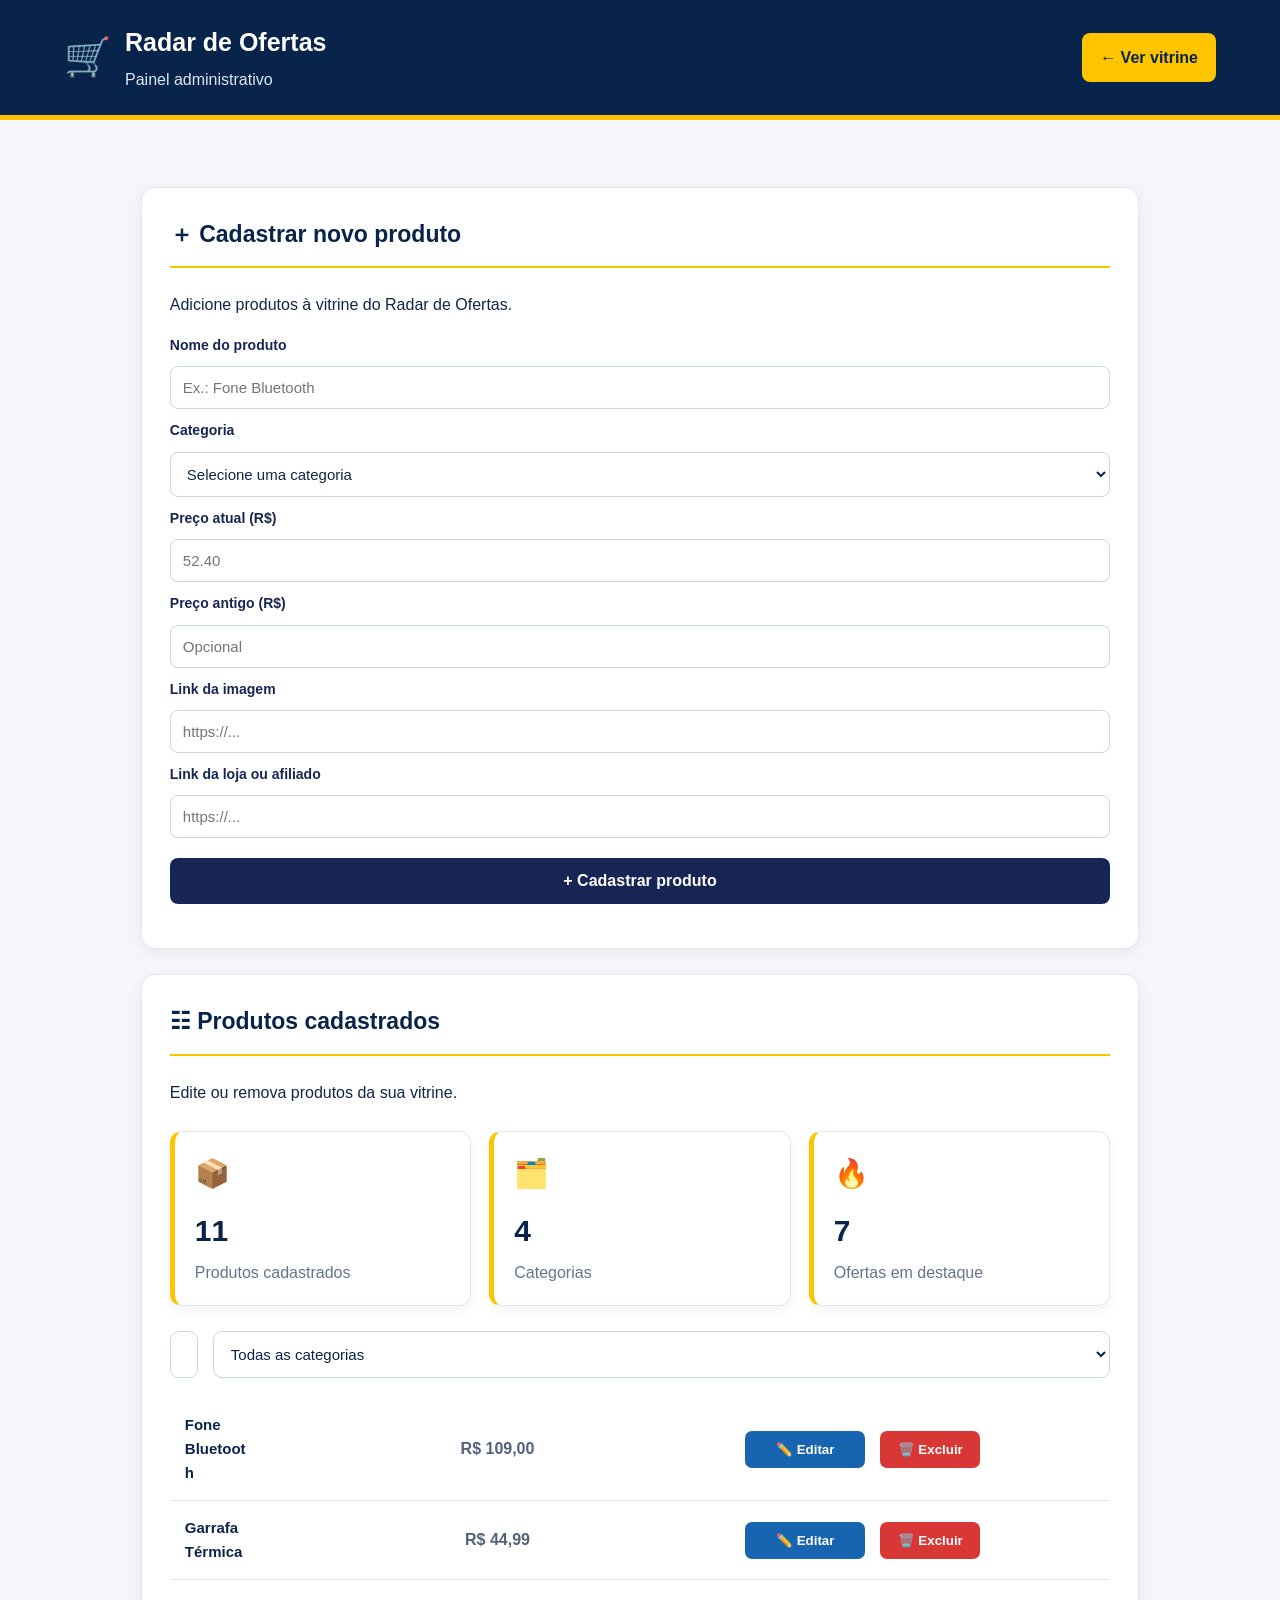
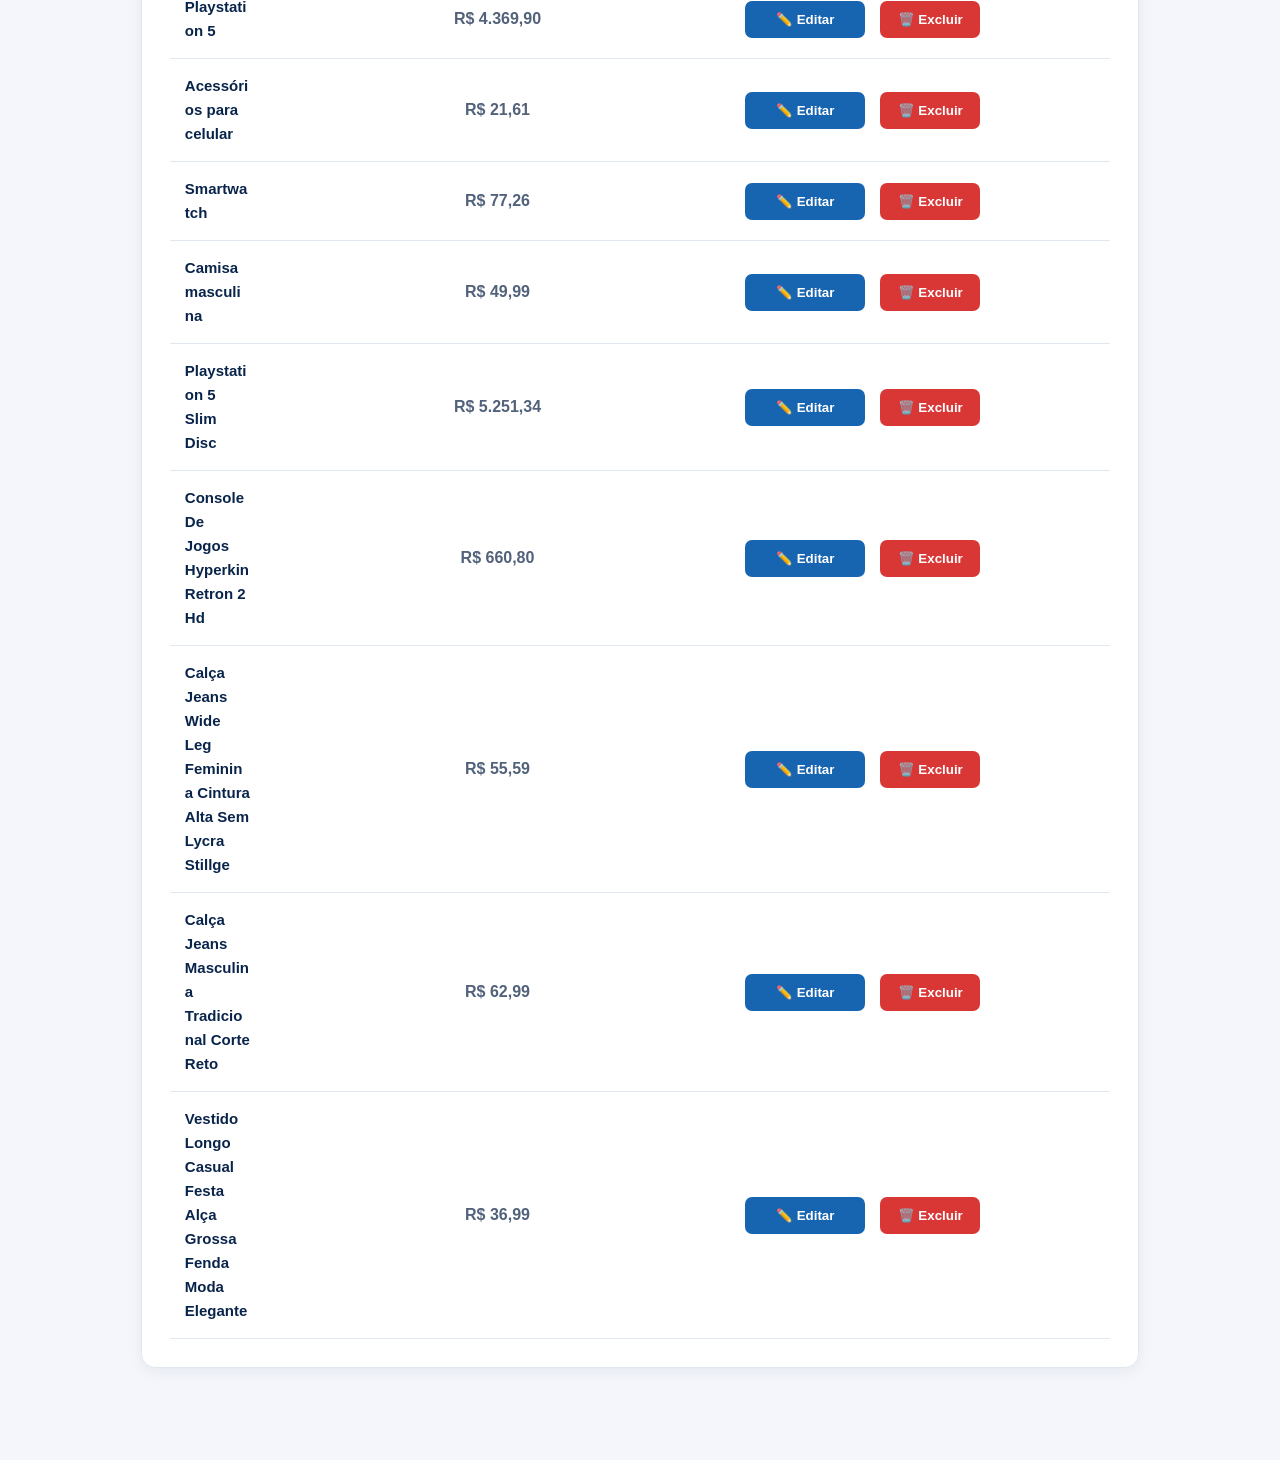
==== admin.html @ 476c5ce5 "primeira versão do radar de ofertas" ====
<!DOCTYPE html>
<html lang="pt-BR">

<head>
  <meta charset="UTF-8">
  <meta name="viewport" content="width=device-width, initial-scale=1.0">

  <title>Painel Administrativo | Radar de Ofertas</title>

  <link rel="stylesheet" href="style.css">
</head>

<body class="pagina-admin">

  <!-- Cabeçalho -->
  <header class="admin-header">

    <div class="admin-logo">
      <span class="admin-logo-icon">🛒</span>

      <div>
        <h1>Radar de Ofertas</h1>
        <p>Painel administrativo</p>
      </div>
    </div>

    <a href="index.html" class="voltar-vitrine">
      ← Ver vitrine
    </a>

  </header>

  <!-- Conteúdo principal -->
  <main class="admin-container">

    <!-- Cadastro de produtos -->
    <section class="admin-card" id="painel">

      <h2>＋ Cadastrar novo produto</h2>

      <p>Adicione produtos à vitrine do Radar de Ofertas.</p>

      <form id="form-produto">

        <label for="nome-produto">
          Nome do produto
        </label>
        <input
          id="nome-produto"
          type="text"
          placeholder="Ex.: Fone Bluetooth"
          required
        >

        <label for="categoria-produto">
          Categoria
        </label>
        <select id="categoria-produto" required>
          <option value="">Selecione uma categoria</option>
          <option>Eletrônicos</option>
          <option>Casa e utilidades</option>
          <option>Tecnologia</option>
          <option>Beleza</option>
          <option>Moda</option>
          <option>Acessórios</option>
        </select>

        <label for="preco-produto">
          Preço atual (R$)
        </label>
        <input
          id="preco-produto"
          type="number"
          step="0.01"
          min="0.01"
          placeholder="52.40"
          required
        >

        <label for="preco-antigo-produto">
          Preço antigo (R$)
        </label>
        <input
          id="preco-antigo-produto"
          type="number"
          step="0.01"
          min="0"
          placeholder="Opcional"
        >

        <label for="imagem-produto">
          Link da imagem
        </label>
        <input
          id="imagem-produto"
          type="url"
          placeholder="https://..."
          required
        >

        <label for="link-produto">
          Link da loja ou afiliado
        </label>
        <input
          id="link-produto"
          type="url"
          placeholder="https://..."
          required
        >

        <button type="submit">
          + Cadastrar produto
        </button>

      </form>

      <p id="mensagem-cadastro" aria-live="polite"></p>

    </section>

    <!-- Gerenciamento de produtos -->
    <section class="admin-card">
      <h2>☷ Produtos cadastrados</h2>
      <p>Edite ou remova produtos da sua vitrine.</p>

      <!-- Indicadores do painel -->
      <div class="indicadores-admin">
        <div class="indicador">
          <span>📦</span>
          <h3 id="total-produtos">0</h3>
          <p>Produtos cadastrados</p>
        </div>

        <div class="indicador">
          <span>🗂️</span>
          <h3 id="total-categorias">0</h3>
          <p>Categorias</p>
        </div>

        <div class="indicador">
          <span>🔥</span>
          <h3 id="total-ofertas">0</h3>
          <p>Ofertas em destaque</p>
        </div>
      </div>

      <!-- Busca e filtros unificados -->
      <div class="controles-admin">
        <input
          type="search"
          id="busca-admin"
          placeholder="🔎 Buscar produto pelo nome ou categoria..."
          autocomplete="off"
        >

        <select id="filtro-admin">
          <option value="todos">Todas as categorias</option>
          <option value="Eletrônicos">Eletrônicos</option>
          <option value="Casa e utilidades">Casa e utilidades</option>
          <option value="Tecnologia">Tecnologia</option>
          <option value="Beleza">Beleza</option>
          <option value="Moda">Moda</option>
          <option value="Acessórios">Acessórios</option>
        </select>
      </div>

      <div id="lista-produtos-admin">
        <!-- Os produtos serão carregados pelo JavaScript -->
      </div>

    </section>

  </main>

  <!-- JavaScript -->
  <script src="script.js"></script>

</body>
</html>
---- style.css ----
* {
  box-sizing: border-box;
}

body {
  margin: 0;
  font-family: Arial, sans-serif;
  background: #f4f6fa;
  color: #172033;
  line-height: 1.6;
}

.cabecalho {
  background: #111827;
  color: white;
  padding: 22px 6%;
}

.logo {
  color: white;
  text-decoration: none;
  font-size: 26px;
  font-weight: bold;
}

.logo span {
  color: #facc15;
}

.cabecalho p {
  margin-bottom: 0;
  color: #d1d5db;
}

.destaque {
  background: linear-gradient(135deg, #111827, #293b63);
  color: white;
  padding: 48px 6%;
}

.destaque h1 {
  max-width: 650px;
  font-size: clamp(30px, 5vw, 46px);
  line-height: 1.15;
}

.destaque p {
  max-width: 600px;
}

.etiqueta {
  color: #facc15;
  font-weight: bold;
  letter-spacing: 1px;
}

#busca {
  width: 100%;
  max-width: 500px;
  padding: 15px;
  border: 2px solid transparent;
  border-radius: 10px;
  font-size: 16px;
}

#busca:focus {
  outline: 3px solid #facc15;
}

main {
  padding: 32px 6%;
}

.subtitulo {
  color: #64748b;
}

.produtos {
  display: grid;
  grid-template-columns:
    repeat(auto-fit, minmax(220px, 1fr));
  gap: 20px;
}

.card {
  background: white;
  padding: 22px;
  border-radius: 15px;
  box-shadow: 0 4px 18px #1720330d;
  display: flex;
  flex-direction: column;
  align-items: flex-start;
}

.icone {
  font-size: 42px;
  margin-bottom: 12px;
}

.categoria {
  color: #64748b;
  font-size: 13px;
}

.card h3 {
  margin-bottom: 0;
}

.card p {
  flex: 1;
}

.botao {
  display: inline-block;
  width: 100%;
  padding: 12px 16px;
  background: #facc15;
  color: #111827;
  text-align: center;
  text-decoration: none;
  font-weight: bold;
  border-radius: 9px;
  border: 2px solid transparent;
}

.botao:hover {
  background: #eab308;
}

.botao:focus-visible {
  outline: 3px solid #2563eb;
  outline-offset: 3px;
}

.servicos {
  margin-top: 40px;
  padding: 28px;
  background: white;
  border-radius: 15px;
  border-left: 5px solid #facc15;
}

footer {
  margin-top: 40px;
  padding: 28px 6%;
  background: #111827;
  color: #e5e7eb;
}

footer p {
  font-size: 14px;
}

[hidden] {
  display: none !important;
}

@media (max-width: 480px) {
  .logo {
    font-size: 23px;
  }

  .destaque {
    padding-top: 35px;
    padding-bottom: 35px;
  }

  main {
    padding-top: 24px;
  }
}

.imagem-produto {
  width: 100%;
  height: 190px;
  object-fit: contain;
  border-radius: 10px;
  background: #f8fafc;
  margin-bottom: 12px;
}

.preco {
  font-size: 23px;
  font-weight: bold;
  color: #15803d;
}

.categorias {
  display: flex;
  flex-wrap: wrap;
  gap: 10px;
  margin: 22px 0;
}

.filtro {
  padding: 10px 18px;
  border: 1px solid #d1d5db;
  border-radius: 25px;
  background: white;
  color: #172033;
  cursor: pointer;
  font-weight: bold;
  transition: 0.2s;
}

.filtro:hover {
  background: #fef3c7;
  border-color: #eab308;
}

.filtro.ativo {
  background: #facc15;
  border-color: #facc15;
  color: #111827;
}

.filtro:focus-visible {
  outline: 3px solid #2563eb;
  outline-offset: 3px;
}

.preco-antigo {
  color: #888;
  text-decoration: line-through;
  font-size: 14px;
  margin: 8px 0 2px;
}

.desconto {
  display: inline-block;
  background: #16a34a;
  color: white;
  padding: 6px 10px;
  border-radius: 6px;
  font-weight: bold;
  font-size: 13px;
  margin: 5px 0 12px;
}

.preco {
  color: #eab308;
  font-size: 22px;
  font-weight: bold;
  margin: 4px 0;
}

.etiqueta {
  display: inline-block;
  width: fit-content;
  padding: 7px 10px;
  margin: 8px 0;
  border-radius: 6px;
  background: #facc15;
  color: #172554;
  font-size: 12px;
  font-weight: bold;
}

.servicos {
  padding: 60px 20px;
  background: #f1f5f9;
  text-align: center;
}

.titulo-secao span {
  color: #ca8a04;
  font-weight: bold;
  font-size: 13px;
}

.titulo-secao h2 {
  color: #172554;
  font-size: 30px;
  margin: 10px 0;
}

.titulo-secao p {
  color: #64748b;
  margin-bottom: 30px;
}

.lista-servicos {
  display: grid;
  grid-template-columns: repeat(auto-fit, minmax(220px, 1fr));
  gap: 20px;
  max-width: 1100px;
  margin: auto;
}

.servico-card {
  background: white;
  padding: 25px 18px;
  border-radius: 12px;
  box-shadow: 0 4px 12px rgba(0,0,0,0.06);
  transition: transform 0.2s;
}

.servico-card:hover {
  transform: translateY(-5px);
}

.icone-servico {
  font-size: 38px;
  margin-bottom: 12px;
}

.servico-card h3 {
  color: #172554;
  margin-bottom: 10px;
}

.servico-card p {
  color: #64748b;
  font-size: 14px;
  line-height: 1.5;
}

.aviso-encomenda {
  max-width: 700px;
  margin: 35px auto 0;
  padding: 20px;
  background: #fef3c7;
  border-radius: 10px;
  color: #713f12;
}

.contato-whatsapp {
  margin: 35px auto 0;
  text-align: center;
}

.contato-whatsapp h3 {
  color: #172554;
  font-size: 22px;
  margin-bottom: 10px;
}

.contato-whatsapp p {
  color: #64748b;
  margin-bottom: 20px;
}

.botao-whatsapp {
  display: inline-block;
  background: #16a34a;
  color: white;
  padding: 14px 22px;
  border-radius: 8px;
  text-decoration: none;
  font-weight: bold;
  transition: 0.3s;
}

.botao-whatsapp:hover {
  background: #15803d;
  transform: translateY(-3px);
}

/* CABEÇALHO DO SITE */

.cabecalho {
  background: #172554;
  color: white;
  padding: 20px 5%;
  display: flex;
  justify-content: space-between;
  align-items: center;
  flex-wrap: wrap;
  gap: 20px;
}

.marca h1 {
  font-size: 28px;
  color: #facc15;
  margin: 0;
}

.marca h1 span {
  color: white;
}

.marca p {
  font-size: 12px;
  color: #cbd5e1;
  margin-top: 5px;
}

.menu {
  display: flex;
  align-items: center;
  flex-wrap: wrap;
  gap: 22px;
}

.menu a {
  color: white;
  text-decoration: none;
  font-weight: bold;
  font-size: 14px;
  transition: 0.3s;
}

.menu a:hover {
  color: #facc15;
}

/* AJUSTE PARA CELULARES */

@media (max-width: 600px) {
  .cabecalho {
    flex-direction: column;
    text-align: center;
  }

  .menu {
    justify-content: center;
    gap: 15px;
  }

  .menu a {
    font-size: 13px;
  }
}

/* ROLAGEM SUAVE */

html {
  scroll-behavior: smooth;
}

.logo-juliart {
  display: block;
  width: 220px;
  max-width: 100%;
  height: auto;
  object-fit: contain;
}

.marca {
  display: flex;
  align-items: center;
}

@media (max-width: 600px) {
  .logo-juliart {
    width: 190px;
    margin: auto;
  }
}

/* RODAPÉ DA GRÁFICA JULIART */

.rodape {
  background: #172554;
  color: white;
  padding: 45px 5% 15px;
  margin-top: 40px;
}

.rodape-conteudo {
  display: grid;
  grid-template-columns: repeat(auto-fit, minmax(200px, 1fr));
  gap: 35px;
  max-width: 1200px;
  margin: auto;
}

.rodape-marca img {
  width: 190px;
  max-width: 100%;
  height: auto;
  background: rgba(255, 255, 255, 0);
  border-radius: 8px;
}

.rodape-marca p {
  color: #facc15;
  margin-top: 12px;
  font-weight: bold;
}

.rodape-info h3 {
  color: #facc15;
  margin-bottom: 15px;
}

.rodape-info p,
.rodape-info a {
  display: block;
  color: #e2e8f0;
  font-size: 14px;
  line-height: 1.8;
  margin-bottom: 8px;
}

.rodape-info a {
  text-decoration: none;
}

.rodape-info a:hover {
  color: #facc15;
}

.rodape-final {
  border-top: 1px solid #475569;
  margin-top: 35px;
  padding-top: 18px;
  display: flex;
  justify-content: space-between;
  align-items: center;
  flex-wrap: wrap;
  gap: 12px;
  font-size: 13px;
}

.rodape-final a {
  color: #facc15;
  text-decoration: none;
}

@media (max-width: 600px) {
  .rodape-final {
    flex-direction: column;
    text-align: center;
  }
}

/* PAINEL DE CADASTRO */

.painel-cadastro {
  max-width: 650px;
  margin: 50px auto;
  padding: 30px 20px;
  background: #f1f5f9;
  border-radius: 15px;
}

.painel-cadastro h2 {
  color: #172554;
  margin-bottom: 10px;
}

.painel-cadastro > p {
  color: #64748b;
  margin-bottom: 20px;
}

#form-produto {
  display: flex;
  flex-direction: column;
  gap: 10px;
}

#form-produto label {
  color: #172554;
  font-weight: bold;
  font-size: 14px;
}

#form-produto input,
#form-produto select {
  width: 100%;
  padding: 12px;
  border: 1px solid #cbd5e1;
  border-radius: 8px;
  font-size: 15px;
  background: white;
}

#form-produto button {
  padding: 14px;
  background: #172554;
  color: white;
  border: none;
  border-radius: 8px;
  font-weight: bold;
  cursor: pointer;
  margin-top: 10px;
}

#form-produto button:hover {
  background: #ca8a04;
}

#mensagem-cadastro {
  color: #15803d;
  font-weight: bold;
  margin-top: 15px;
}

/* =================================
   PAINEL ADMINISTRATIVO
================================= */

.pagina-admin {
  margin: 0;
  background: #f4f6fb;
  color: #10264b;
  font-family: Arial, sans-serif;
}

.admin-header {
  background: #09244a;
  color: white;
  padding: 22px 5%;
  display: flex;
  align-items: center;
  justify-content: space-between;
  gap: 20px;
  border-bottom: 5px solid #ffc400;
}

.admin-logo {
  display: flex;
  align-items: center;
  gap: 14px;
}

.admin-logo-icon {
  font-size: 38px;
}

.admin-logo h1 {
  margin: 0;
  font-size: 25px;
}

.admin-logo p {
  margin: 5px 0 0;
  color: #dce6f5;
}

.voltar-vitrine {
  background: #ffc400;
  color: #09244a;
  padding: 12px 18px;
  border-radius: 8px;
  text-decoration: none;
  font-weight: bold;
}

.admin-container {
  width: 90%;
  max-width: 1200px;
  margin: 35px auto;
}

.admin-card {
  background: white;
  padding: 28px;
  margin-bottom: 25px;
  border-radius: 14px;
  border: 1px solid #e1e7f0;
  box-shadow: 0 4px 15px rgba(9, 36, 74, 0.06);
}

.admin-card h2 {
  color: #09244a;
  font-size: 23px;
  margin-top: 0;
  margin-bottom: 24px;
  border-bottom: 2px solid #ffc400;
  padding-bottom: 14px;
}

/* Campos do formulário */

.admin-card form {
  display: grid;
  grid-template-columns: repeat(2, minmax(0, 1fr));
  gap: 12px 20px;
}

.admin-card label {
  font-weight: bold;
  color: #18345e;
}

.admin-card input,
.admin-card select {
  width: 100%;
  box-sizing: border-box;
  padding: 13px;
  border: 1px solid #ccd6e5;
  border-radius: 8px;
  font-size: 15px;
  background: white;
  color: #10264b;
}

.admin-card input:focus,
.admin-card select:focus {
  outline: 2px solid #ffc400;
  border-color: #09244a;
}

.admin-card form button {
  grid-column: 1 / -1;
  background: #ffc400;
  color: #09244a;
  border: none;
  padding: 15px;
  border-radius: 8px;
  font-size: 16px;
  font-weight: bold;
  cursor: pointer;
}

.admin-card form button:hover {
  background: #eab500;
}

/* Mensagem de cadastro */

#mensagem-cadastro {
  grid-column: 1 / -1;
  font-weight: bold;
  color: #167a42;
}

/* Lista de produtos */

.produto-admin {
  display: flex;
  align-items: center;
  justify-content: space-between;
  flex-wrap: wrap;
  gap: 12px;
  padding: 16px;
  border-bottom: 1px solid #e5eaf2;
}

.produto-admin h3 {
  color: #09244a;
  margin: 0;
}

.produto-admin p {
  color: #52627a;
  font-weight: bold;
}

/* Botões de editar e excluir */

.produto-admin button {
  border: none;
  border-radius: 7px;
  padding: 10px 15px;
  color: white;
  font-weight: bold;
  cursor: pointer;
}

.produto-admin button:first-of-type {
  background: #1764b0;
}

.produto-admin button:last-of-type {
  background: #d93636;
}

.produto-admin button:hover {
  opacity: 0.85;
}

/* Celular */

@media (max-width: 650px) {
  .admin-header {
    padding: 18px;
    flex-direction: column;
    align-items: flex-start;
  }

  .admin-container {
    width: 94%;
    margin: 20px auto;
  }

  .admin-card {
    padding: 18px;
  }

  .admin-card form {
    grid-template-columns: 1fr;
  }

  .admin-card form button {
    grid-column: 1;
  }

  .produto-admin {
    align-items: flex-start;
    flex-direction: column;
  }

  .voltar-vitrine {
    display: inline-block;
  }
}

/* Alinhamento dos produtos no painel */

#lista-produtos-admin {
  width: 100%;
}

.produto-admin {
  display: grid;
  grid-template-columns: minmax(0, 1fr) 120px 100px 100px;
  align-items: center;
  gap: 15px;
  padding: 16px;
  border-bottom: 1px solid #e1e7f0;
  width: 100%;
  box-sizing: border-box;
}

.produto-admin h3 {
  margin: 0;
  min-width: 0;
  overflow-wrap: anywhere;
  color: #09244a;
}

.produto-admin p {
  margin: 0;
  text-align: center;
  white-space: nowrap;
}

.produto-admin button {
  width: 100%;
  min-width: 90px;
  padding: 11px 8px;
  border: none;
  border-radius: 7px;
  color: white;
  font-weight: bold;
  cursor: pointer;
}

.produto-admin button:first-of-type {
  background: #1764b0;
}

.produto-admin button:last-of-type {
  background: #d93636;
}

/* Ajuste para telas menores */
@media (max-width: 650px) {
  .produto-admin {
    grid-template-columns: minmax(0, 1fr) 90px;
    gap: 10px;
  }

  .produto-admin h3,
  .produto-admin p {
    grid-column: 1 / -1;
    text-align: left;
  }

  .produto-admin button {
    width: 100%;
  }
}

/* Fotos dos produtos no painel */

.produto-admin {
  display: grid;
  grid-template-columns: 65px minmax(150px, 1fr) 120px 100px 100px;
  align-items: center;
  gap: 15px;
  padding: 15px;
  border-bottom: 1px solid #e1e7f0;
  box-sizing: border-box;
  width: 100%;
}

.foto-admin {
  width: 60px;
  height: 60px;
  object-fit: contain;
  border-radius: 9px;
  background: #f5f7fb;
  padding: 4px;
  box-sizing: border-box;
}

.produto-admin h3 {
  margin: 0;
  color: #09244a;
  font-size: 15px;
  overflow-wrap: anywhere;
}

.produto-admin p {
  margin: 0;
  text-align: center;
  font-weight: bold;
  white-space: nowrap;
}

.produto-admin button {
  width: 100%;
  min-width: 0;
  padding: 11px 5px;
  border: none;
  border-radius: 7px;
  color: white;
  font-weight: bold;
  cursor: pointer;
}

.produto-admin button:first-of-type {
  background: #1764b0;
}

.produto-admin button:last-of-type {
  background: #d93636;
}

@media (max-width: 750px) {
  .produto-admin {
    grid-template-columns: 55px minmax(0, 1fr);
    gap: 10px;
  }

  .foto-admin {
    width: 50px;
    height: 50px;
  }

  .produto-admin p,
  .produto-admin button {
    grid-column: 2;
    text-align: left;
  }
}

/* Busca do painel administrativo */

.busca-admin {
  width: 100%;
  margin: 20px 0;
}

.busca-admin input {
  width: 100%;
  max-width: 500px;
  box-sizing: border-box;
  padding: 14px 18px;
  border: 1px solid #ccd6e5;
  border-radius: 10px;
  background: #f8faff;
  color: #09244a;
  font-size: 15px;
}

.busca-admin input:focus {
  outline: 2px solid #ffc400;
  border-color: #09244a;
}

.sem-produtos-admin {
  padding: 25px;
  text-align: center;
  color: #64748b;
  background: #f8faff;
  border-radius: 10px;
}

/* Indicadores administrativos */

.indicadores-admin {
  display: grid;
  grid-template-columns: repeat(3, 1fr);
  gap: 18px;
  margin: 25px 0;
}

.indicador {
  background: white;
  border: 1px solid #e1e7f0;
  border-left: 5px solid #ffc400;
  border-radius: 12px;
  padding: 20px;
  box-shadow: 0 4px 12px rgba(9, 36, 74, 0.05);
}

.indicador span {
  font-size: 28px;
}

.indicador h3 {
  color: #09244a;
  font-size: 30px;
  margin: 10px 0 5px;
}

.indicador p {
  color: #64748b;
  margin: 0;
}

/* Busca e filtros */

.controles-admin {
  display: flex;
  gap: 15px;
  margin: 20px 0;
}

.controles-admin input,
.controles-admin select {
  padding: 13px;
  border: 1px solid #ccd6e5;
  border-radius: 9px;
  background: white;
  color: #09244a;
}

.controles-admin input {
  flex: 1;
  min-width: 0;
}

.controles-admin select {
  min-width: 210px;
}

@media (max-width: 650px) {
  .indicadores-admin {
    grid-template-columns: 1fr;
  }

  .controles-admin {
    flex-direction: column;
  }

  .controles-admin select {
    width: 100%;
  }
}
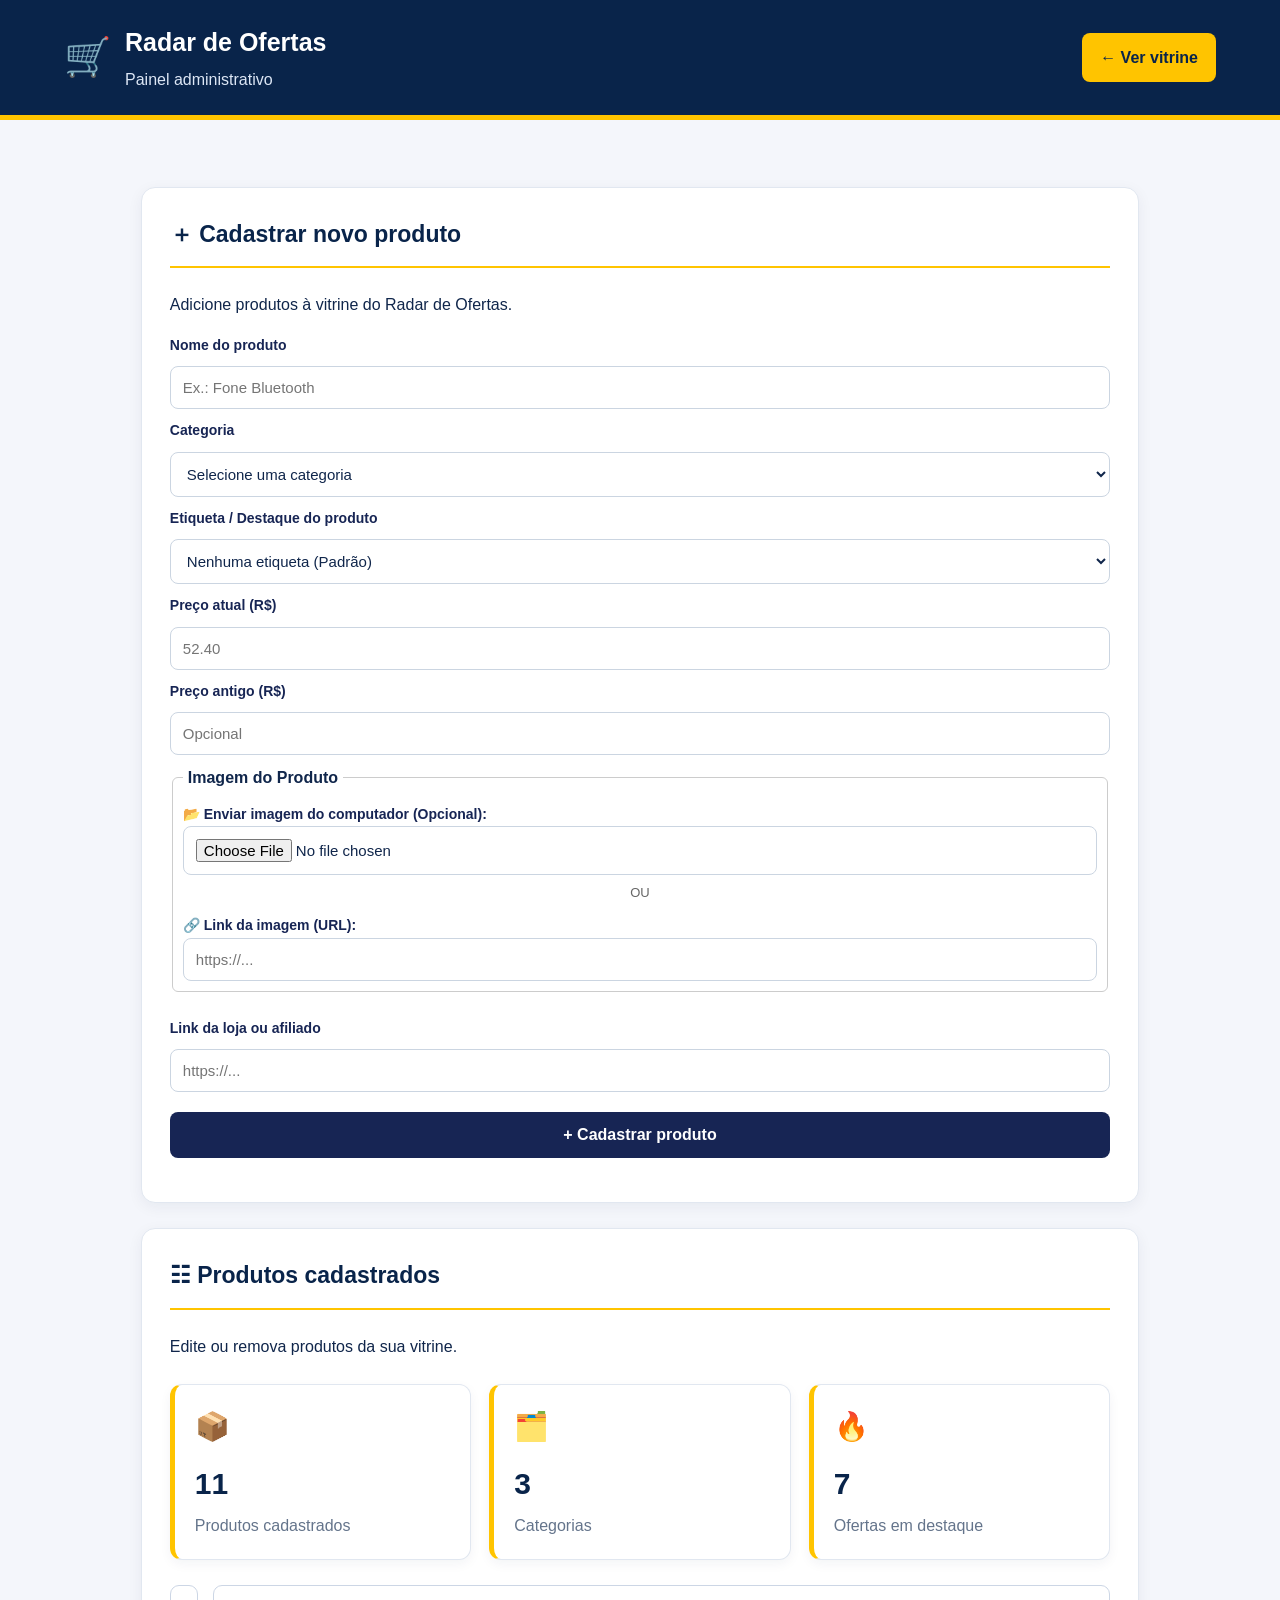
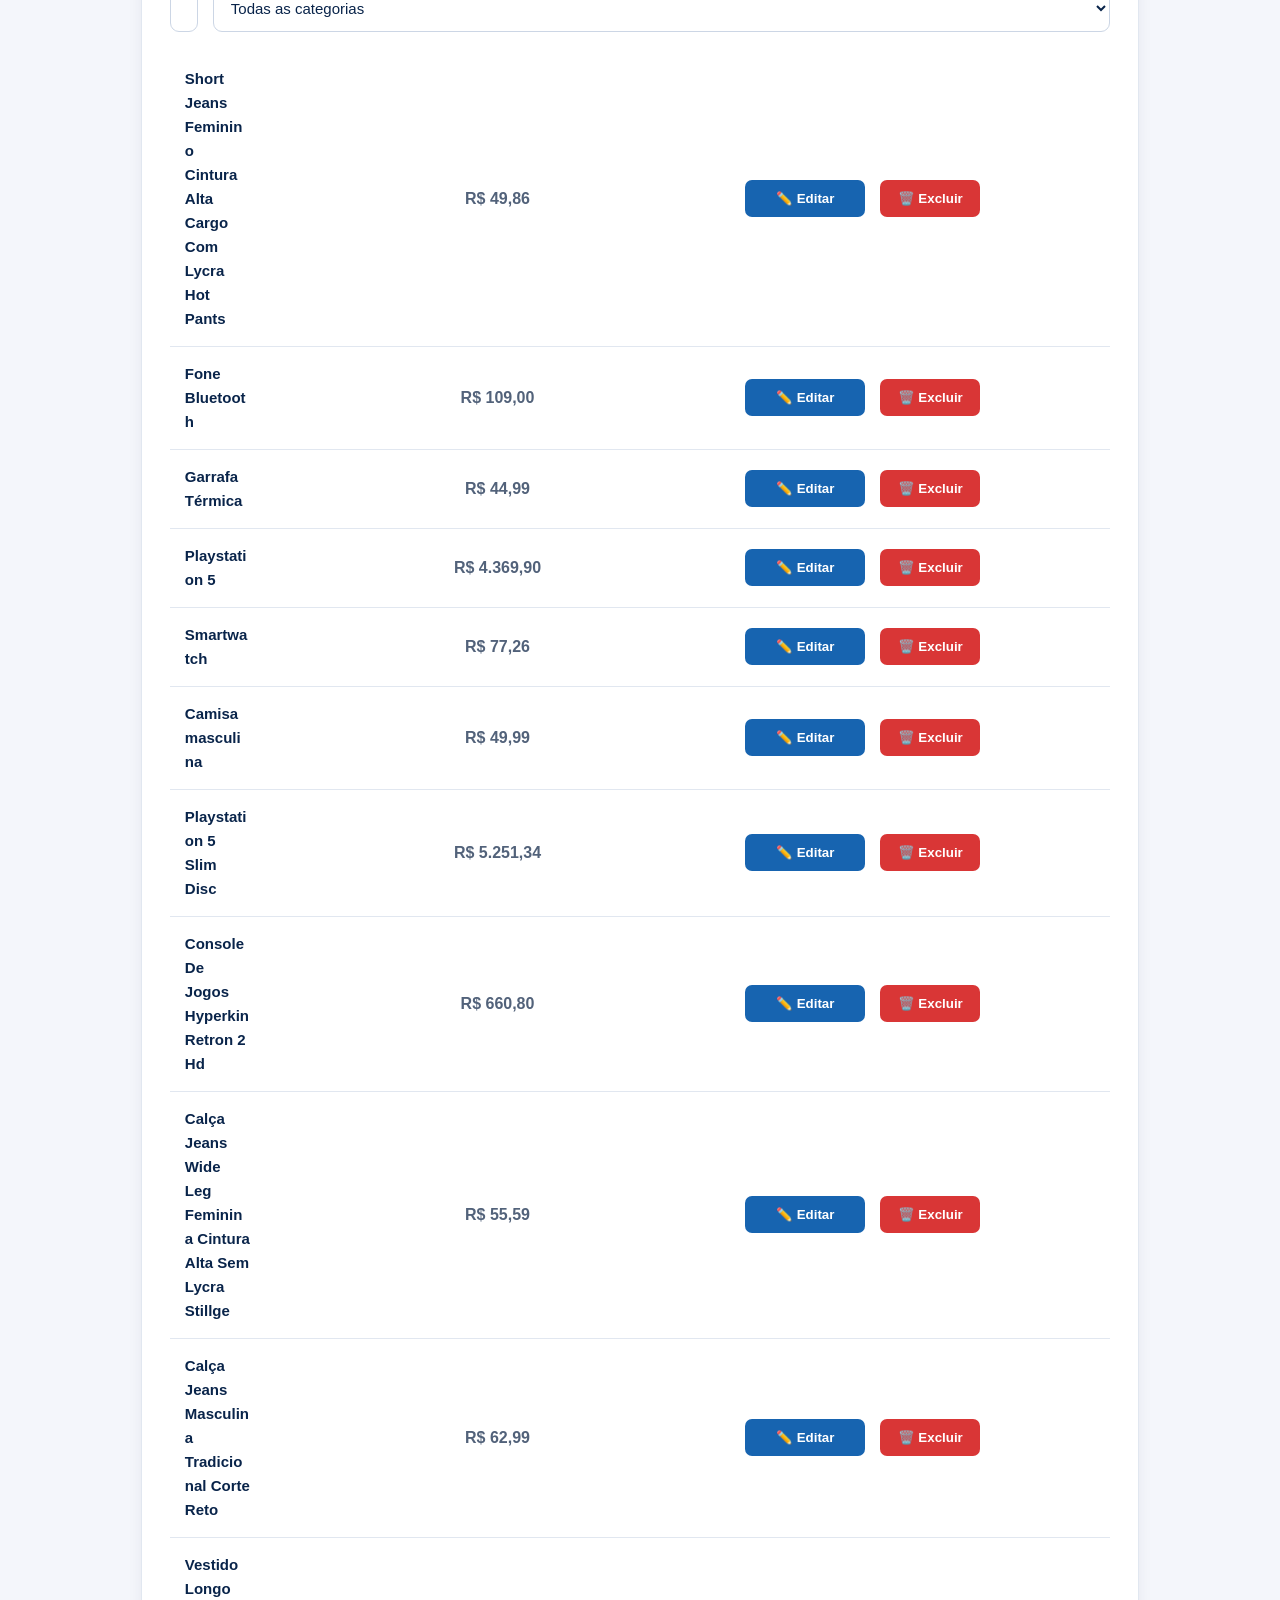
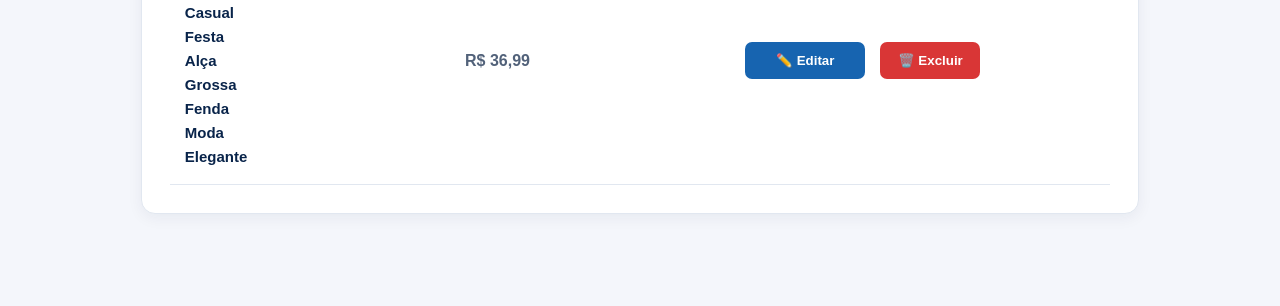
==== commit 05672a52: "cadastro de novos produtos" ====
--- a/admin.html
+++ b/admin.html
@@ -65,6 +65,17 @@
           <option>Acessórios</option>
         </select>
 
+        <label for="destaque-produto">
+          Etiqueta / Destaque do produto
+        </label>
+        <select id="destaque-produto">
+          <option value="">Nenhuma etiqueta (Padrão)</option>
+          <option value="oferta">🔥 OFERTA DO DIA</option>
+          <option value="mais-vendido">⭐ MAIS VENDIDO</option>
+          <option value="menor-preco">💰 MENOR PREÇO</option>
+          <option value="novidade">NOVIDADE</option>
+        </select>
+
         <label for="preco-produto">
           Preço atual (R$)
         </label>
@@ -88,15 +99,30 @@
           placeholder="Opcional"
         >
 
-        <label for="imagem-produto">
-          Link da imagem
-        </label>
-        <input
-          id="imagem-produto"
-          type="url"
-          placeholder="https://..."
-          required
-        >
+        <!-- Opção de Imagem (Upload local ou Link) -->
+        <fieldset style="border: 1px solid #ccc; padding: 10px; border-radius: 6px; margin-bottom: 15px;">
+          <legend style="padding: 0 5px; font-weight: bold;">Imagem do Produto</legend>
+          
+          <label for="imagem-arquivo">
+            📂 Enviar imagem do computador (Opcional):
+          </label>
+          <input
+            id="imagem-arquivo"
+            type="file"
+            accept="image/*"
+          >
+
+          <p style="margin: 8px 0; text-align: center; font-size: 13px; color: #666;">OU</p>
+
+          <label for="imagem-produto">
+            🔗 Link da imagem (URL):
+          </label>
+          <input
+            id="imagem-produto"
+            type="url"
+            placeholder="https://..."
+          >
+        </fieldset>
 
         <label for="link-produto">
           Link da loja ou afiliado
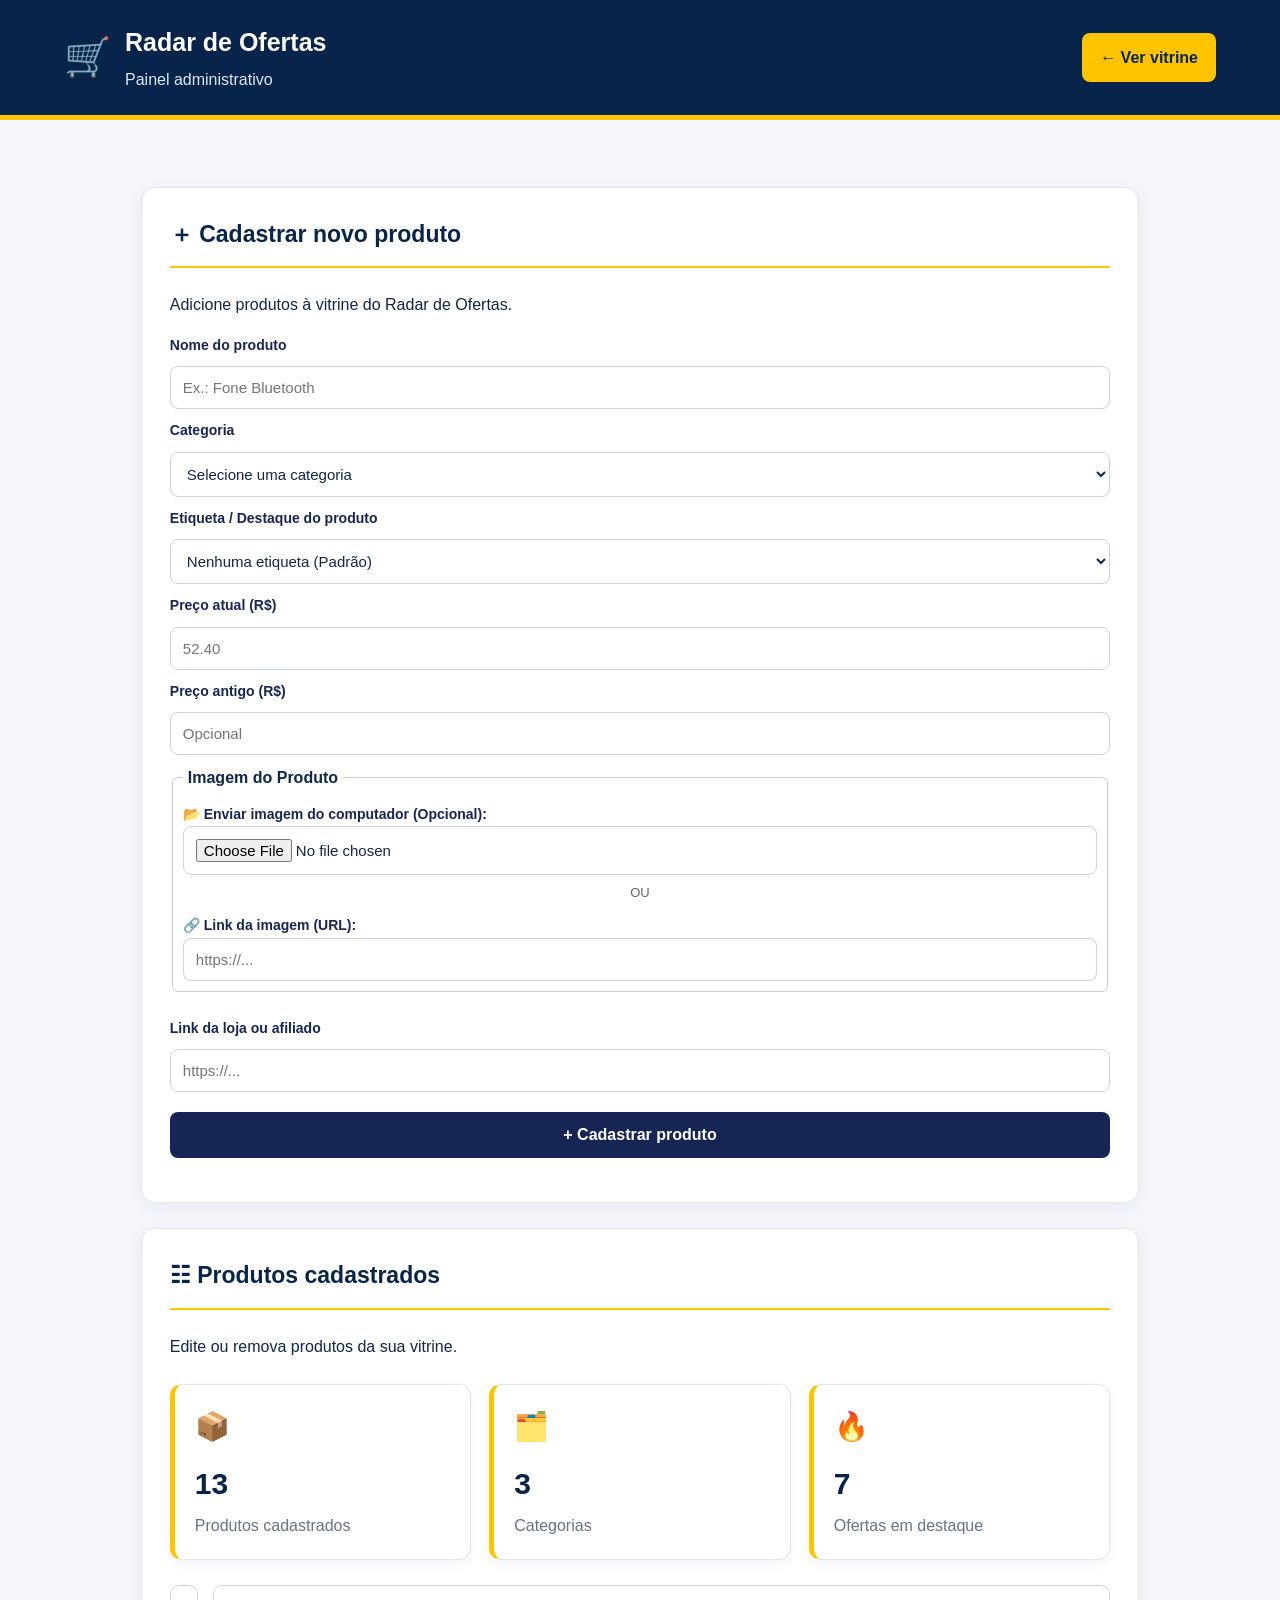
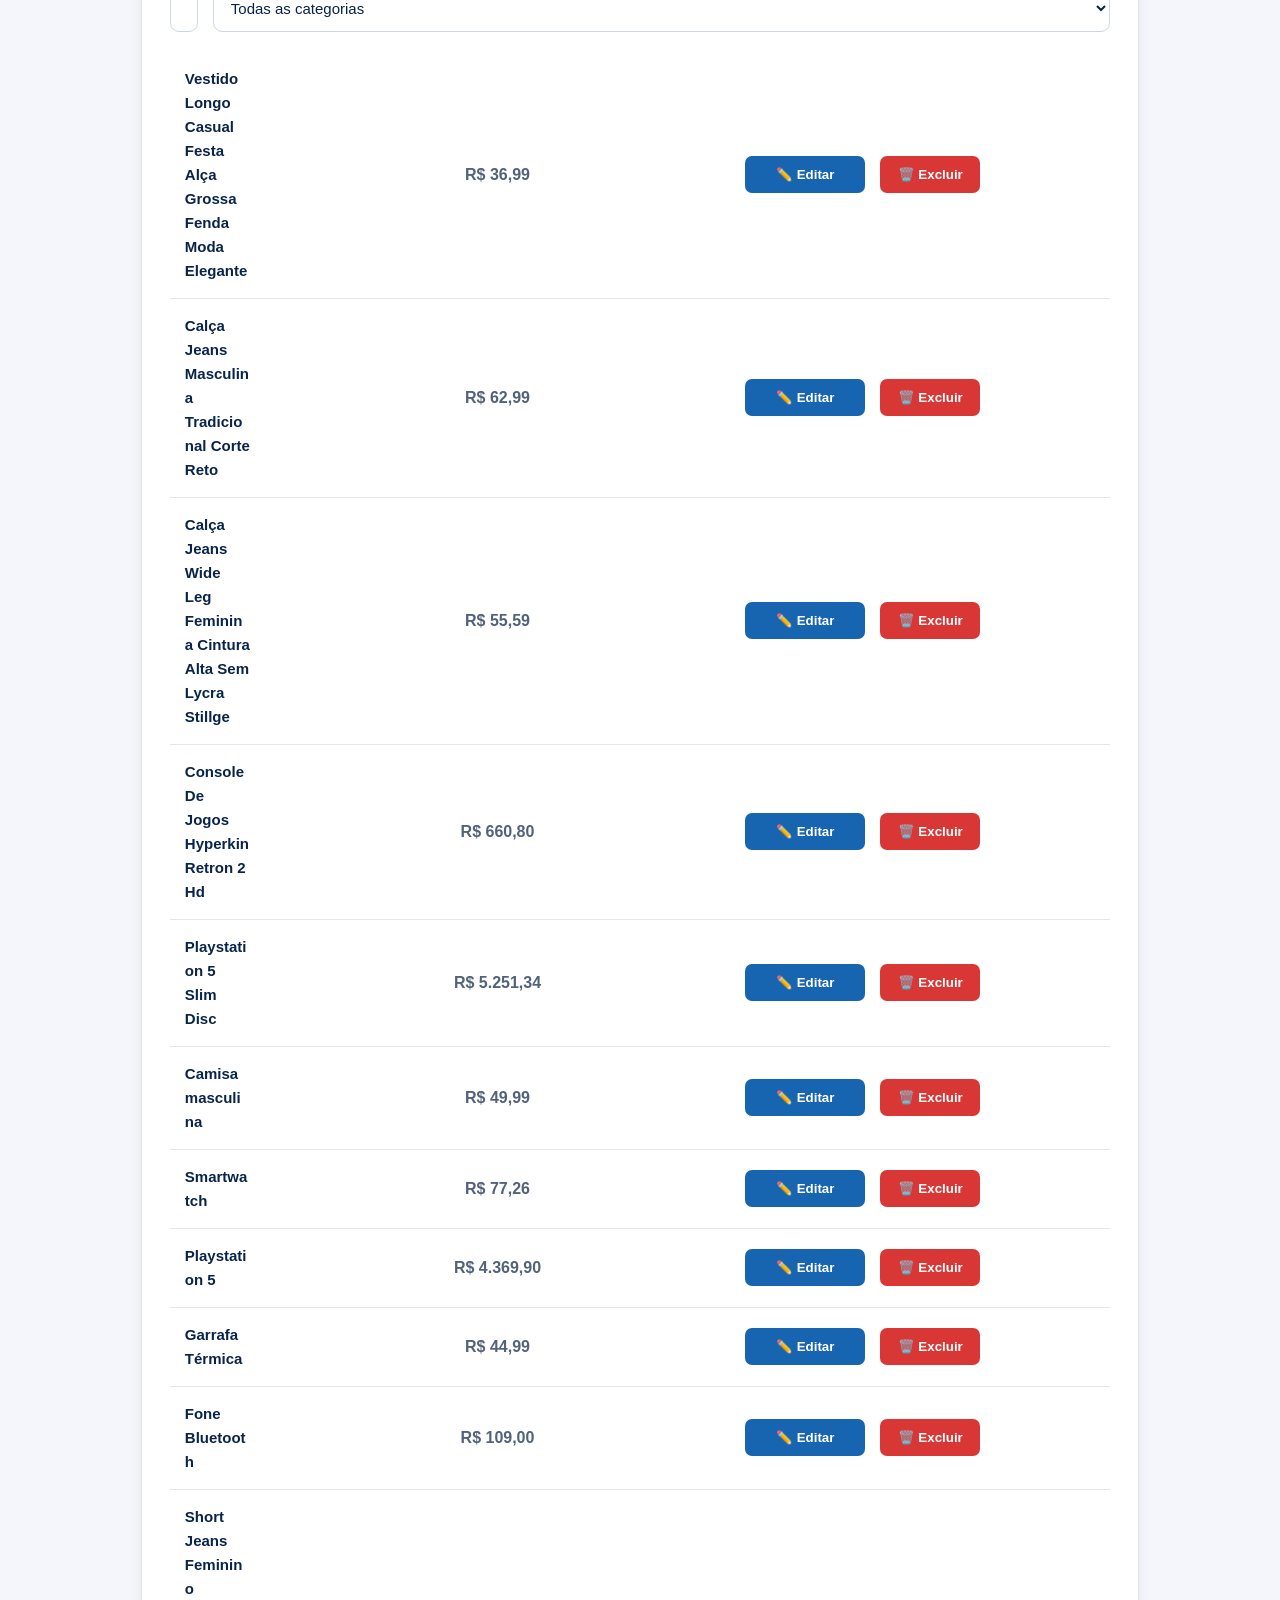
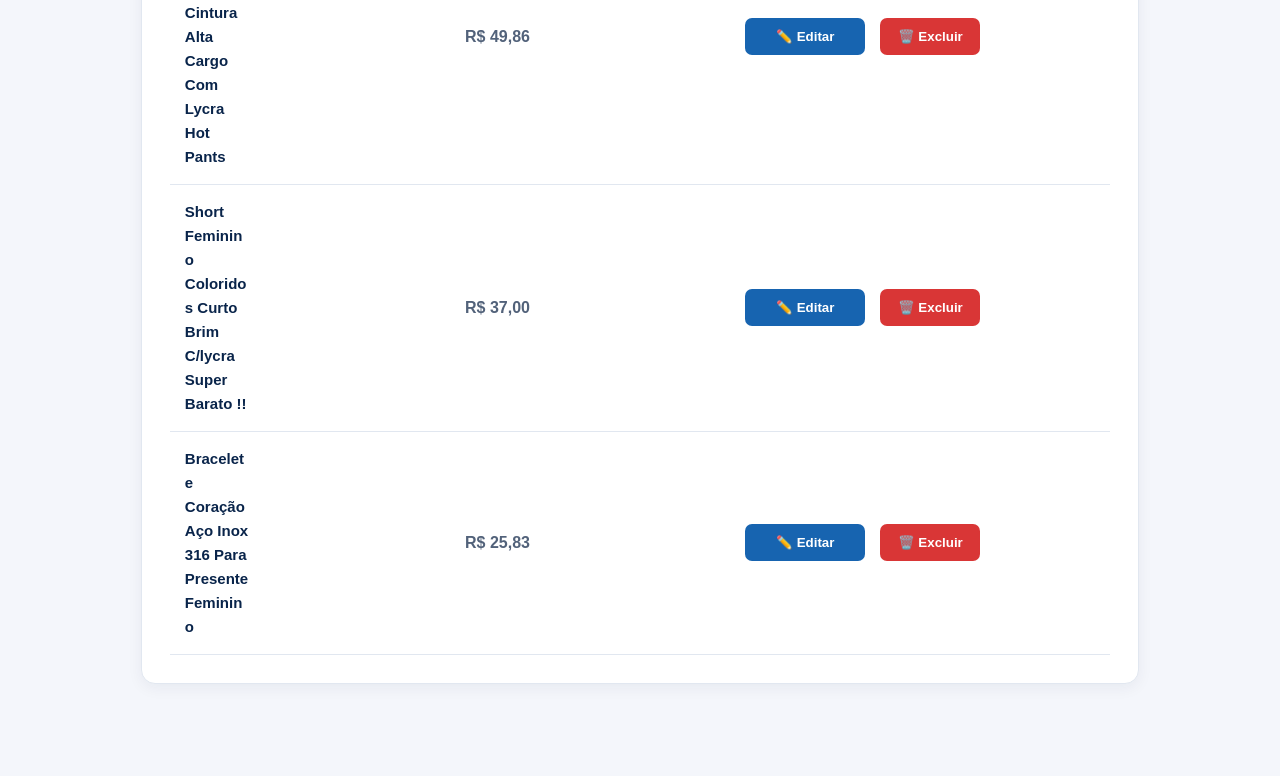
==== commit 76dab116: "v2" ====
--- a/admin.html
+++ b/admin.html
@@ -199,7 +199,7 @@
   </main>
 
   <!-- JavaScript -->
-  <script src="script.js"></script>
+  <script src="scripts.js"></script>
 
 </body>
 </html>
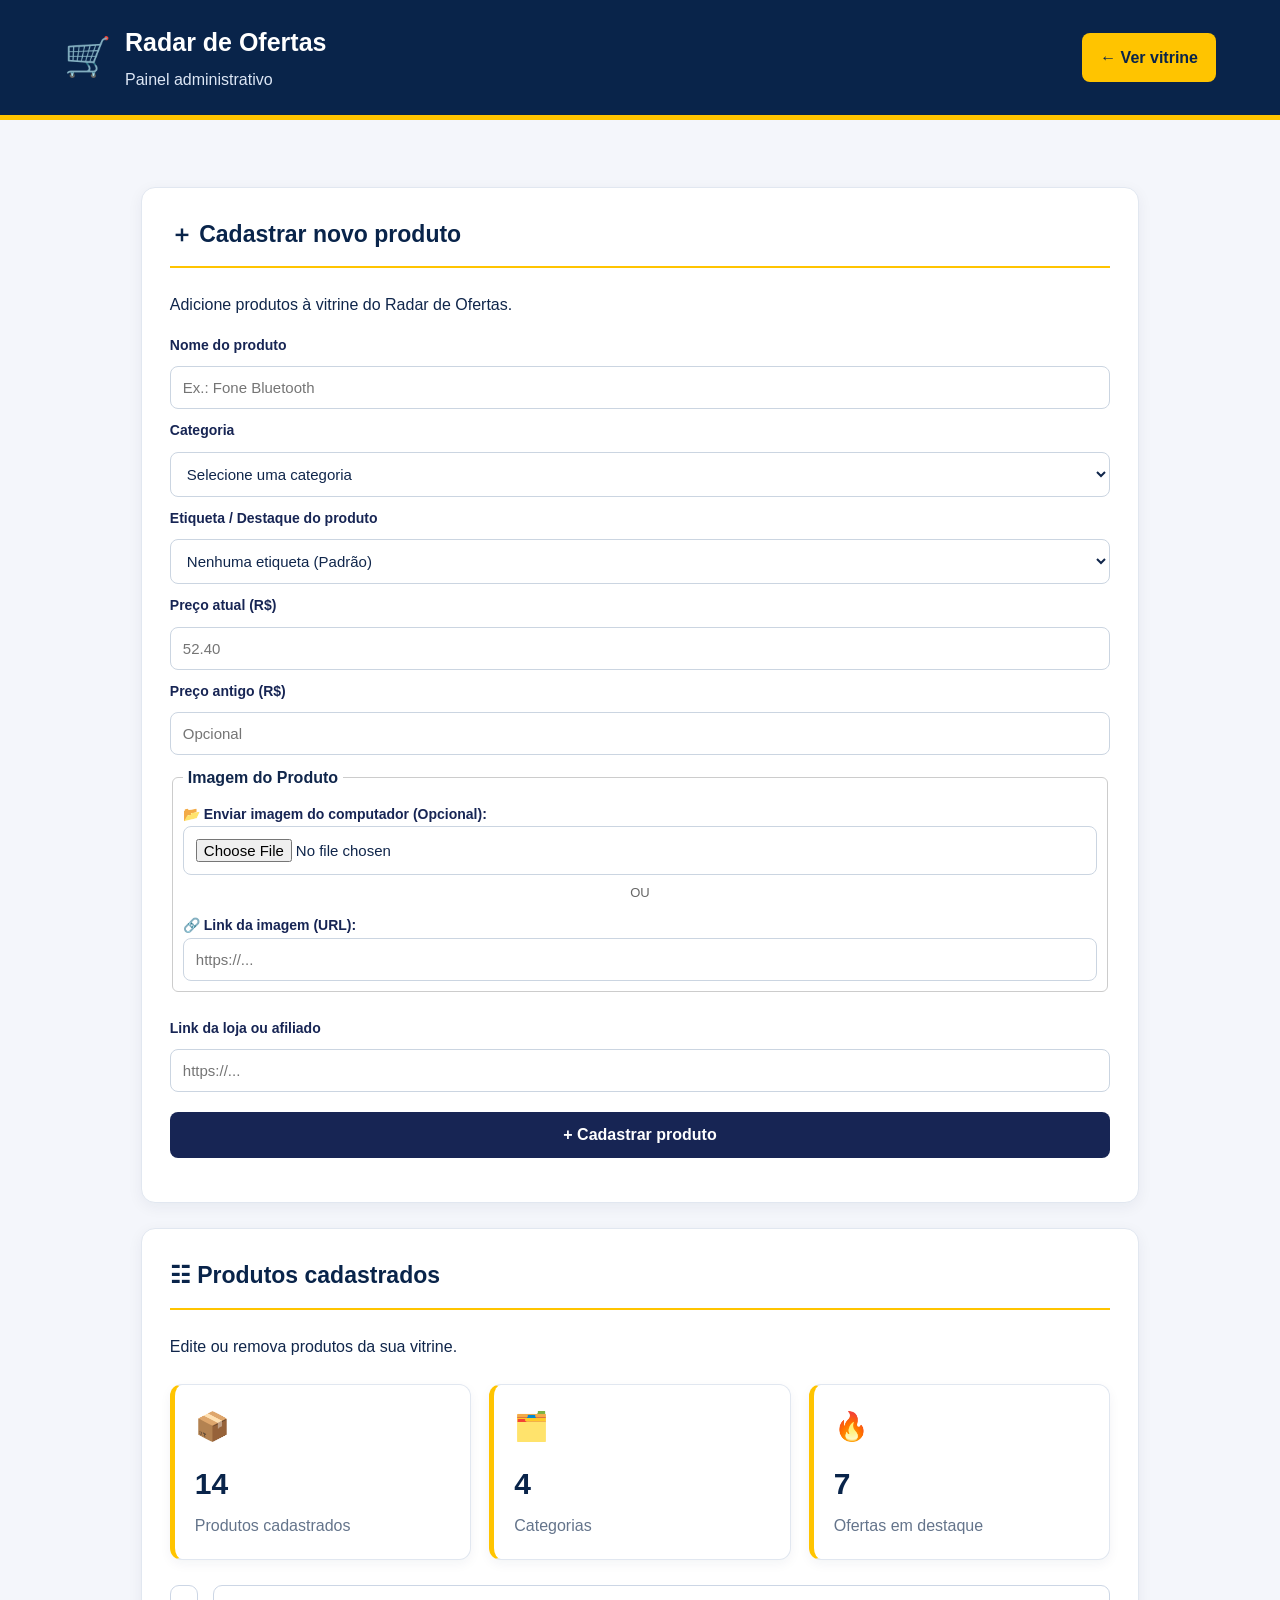
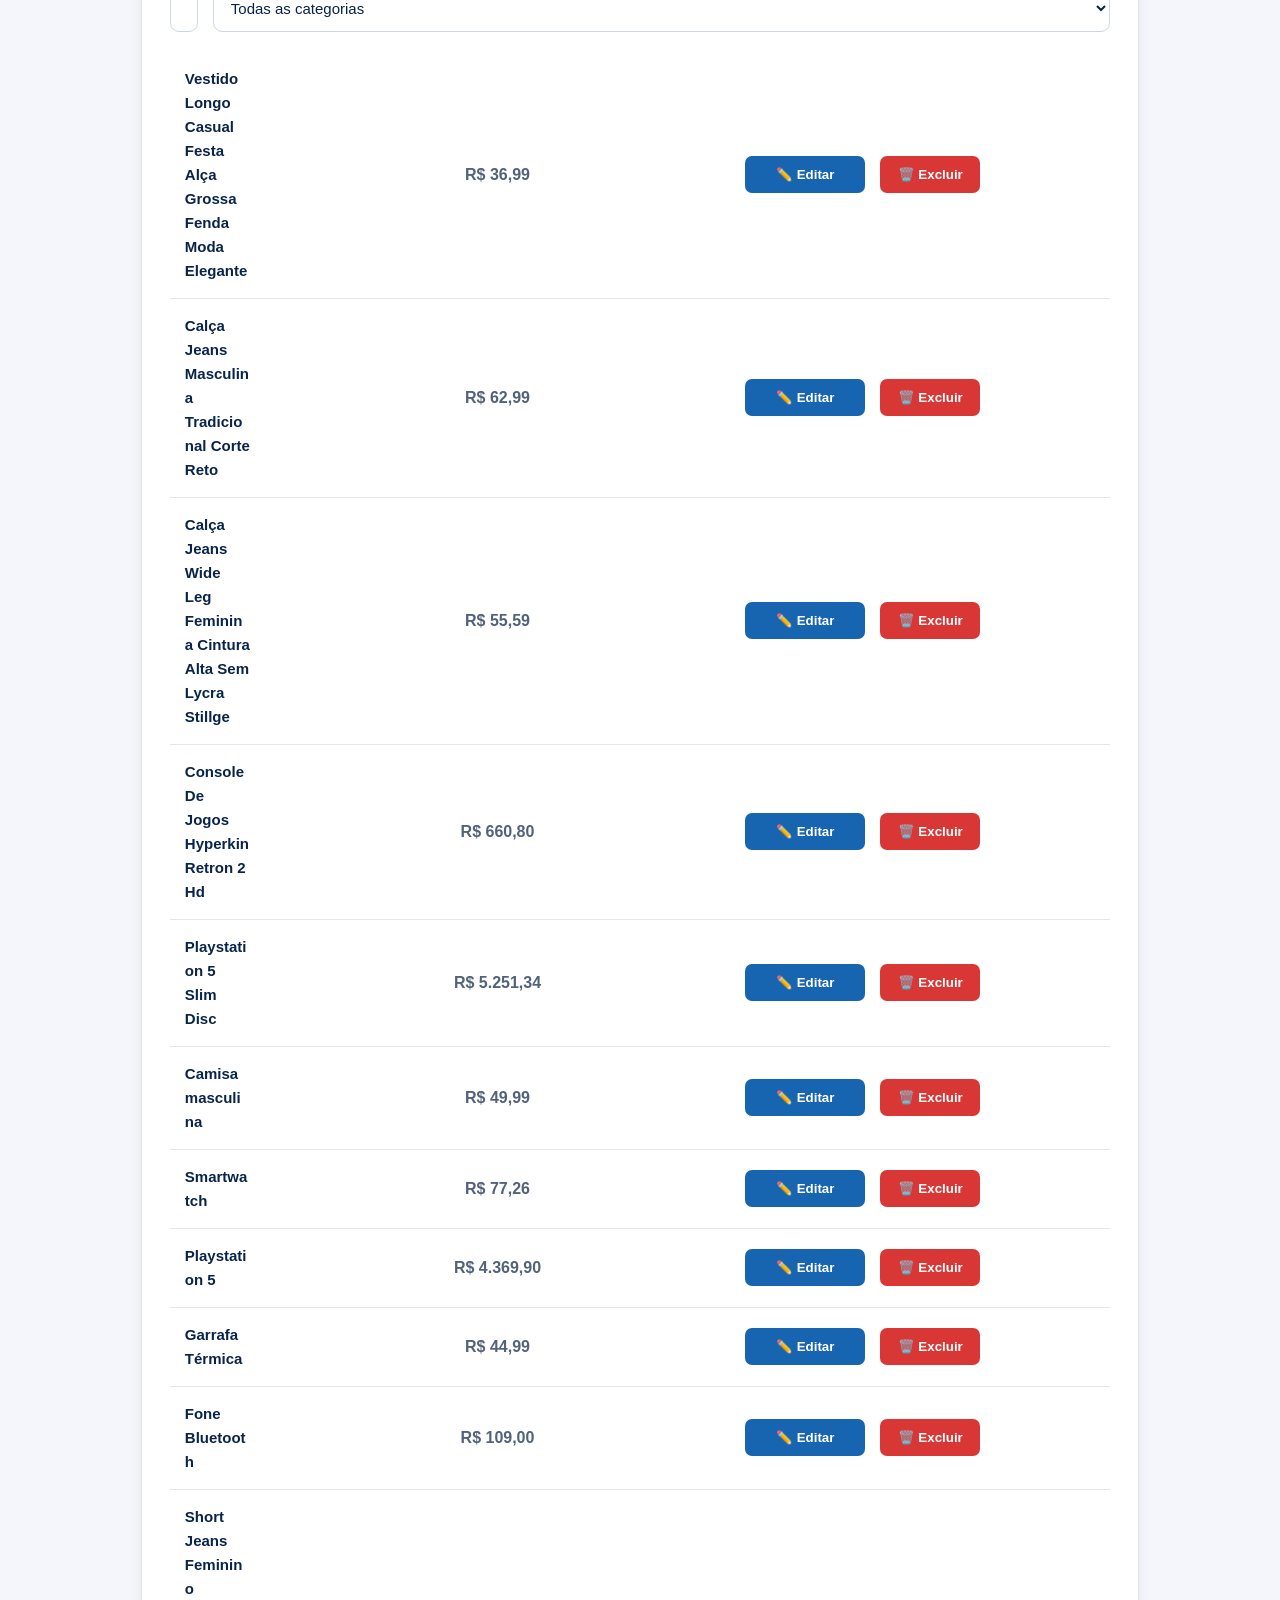
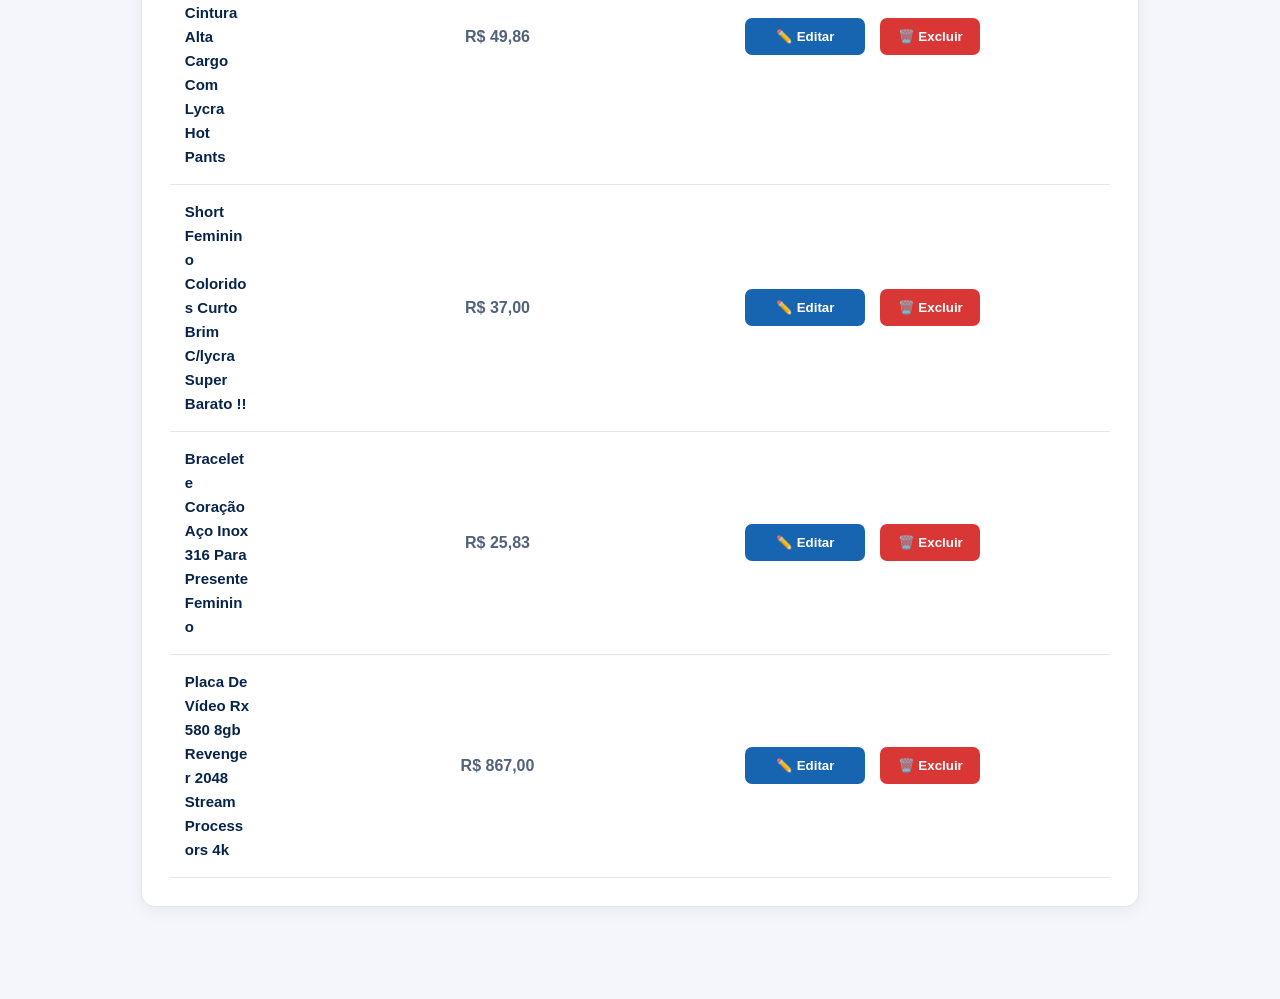
==== commit f81d0f67: "v3" ====
--- a/admin.html
+++ b/admin.html
@@ -199,7 +199,7 @@
   </main>
 
   <!-- JavaScript -->
-  <script src="scripts.js"></script>
+  <script src="script2s.js"></script>
 
 </body>
 </html>
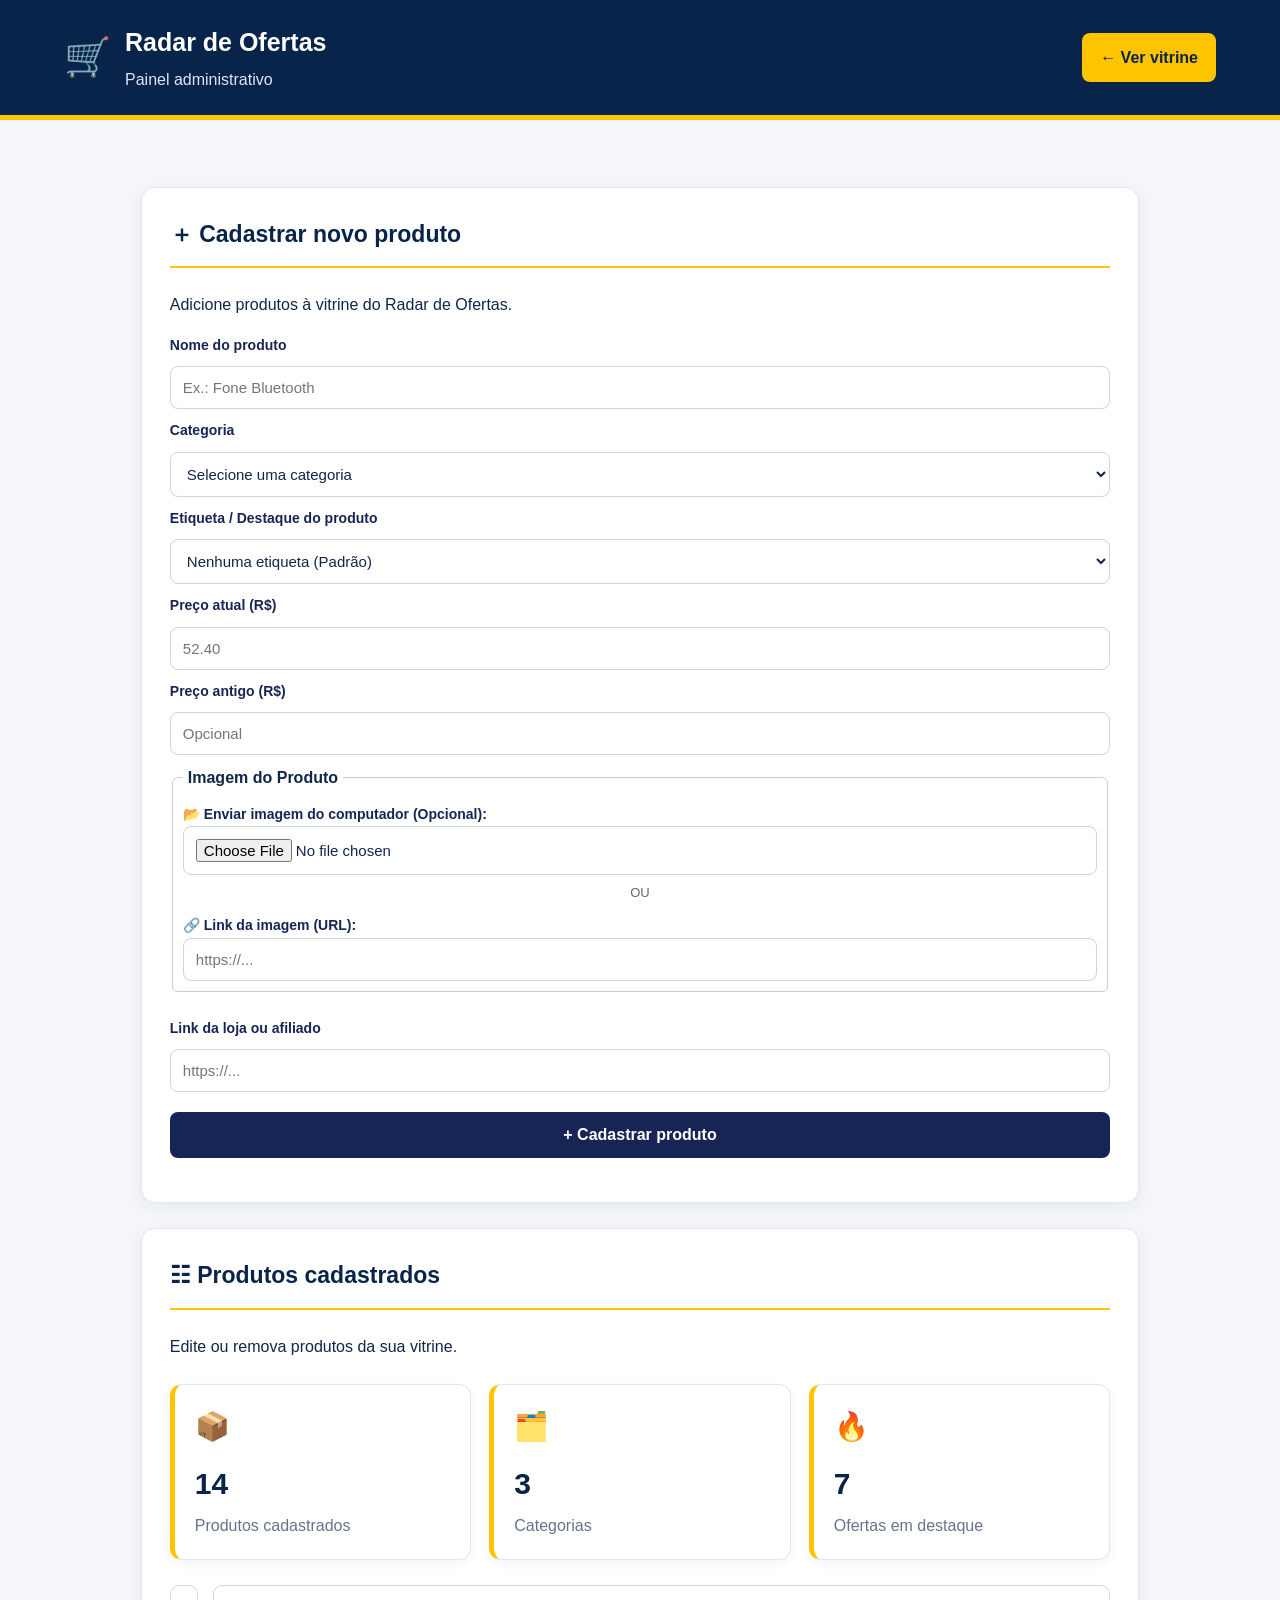
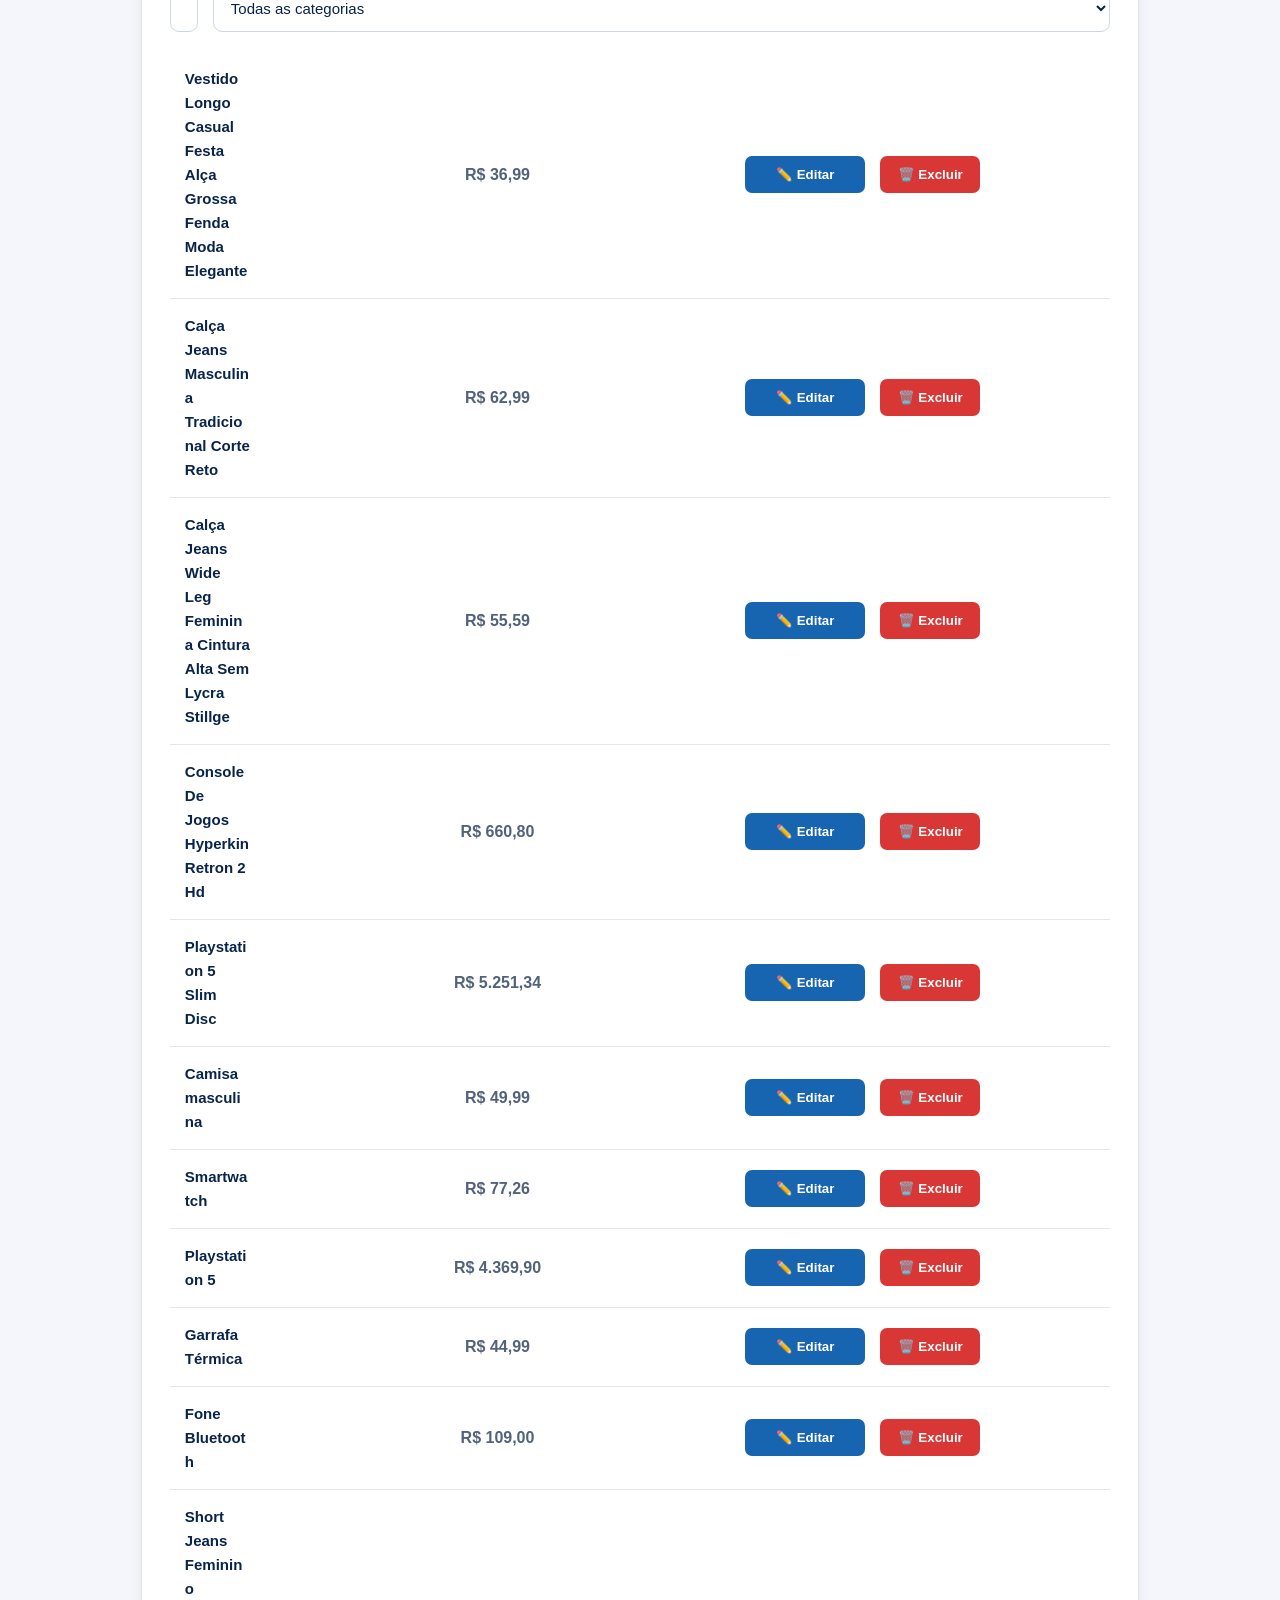
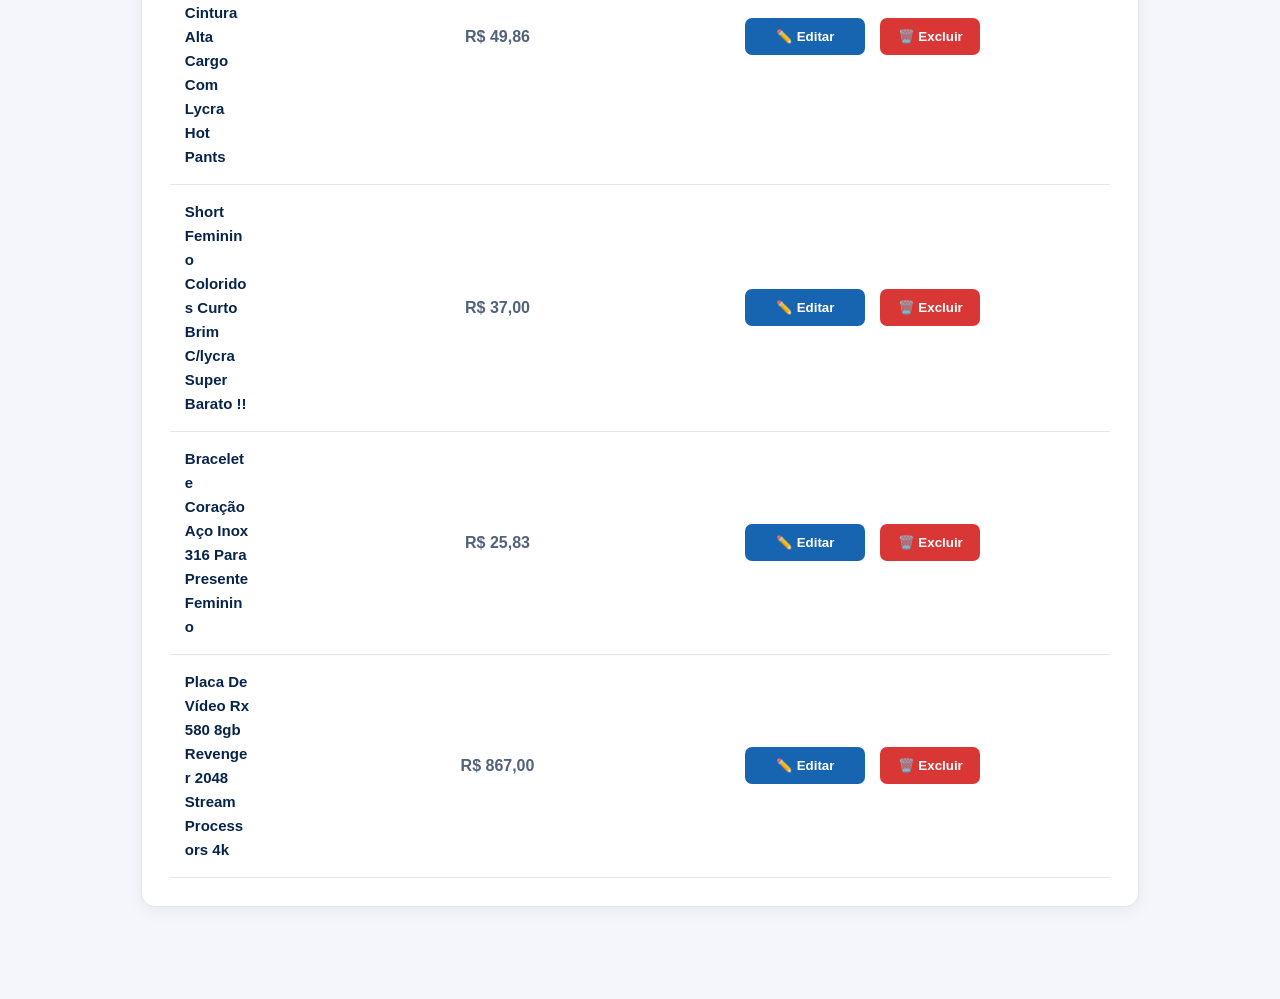
==== commit c8cb4991: "v4" ====
--- a/admin.html
+++ b/admin.html
@@ -199,7 +199,7 @@
   </main>
 
   <!-- JavaScript -->
-  <script src="script2s.js"></script>
+  <script src="scriptss.js"></script>
 
 </body>
 </html>
